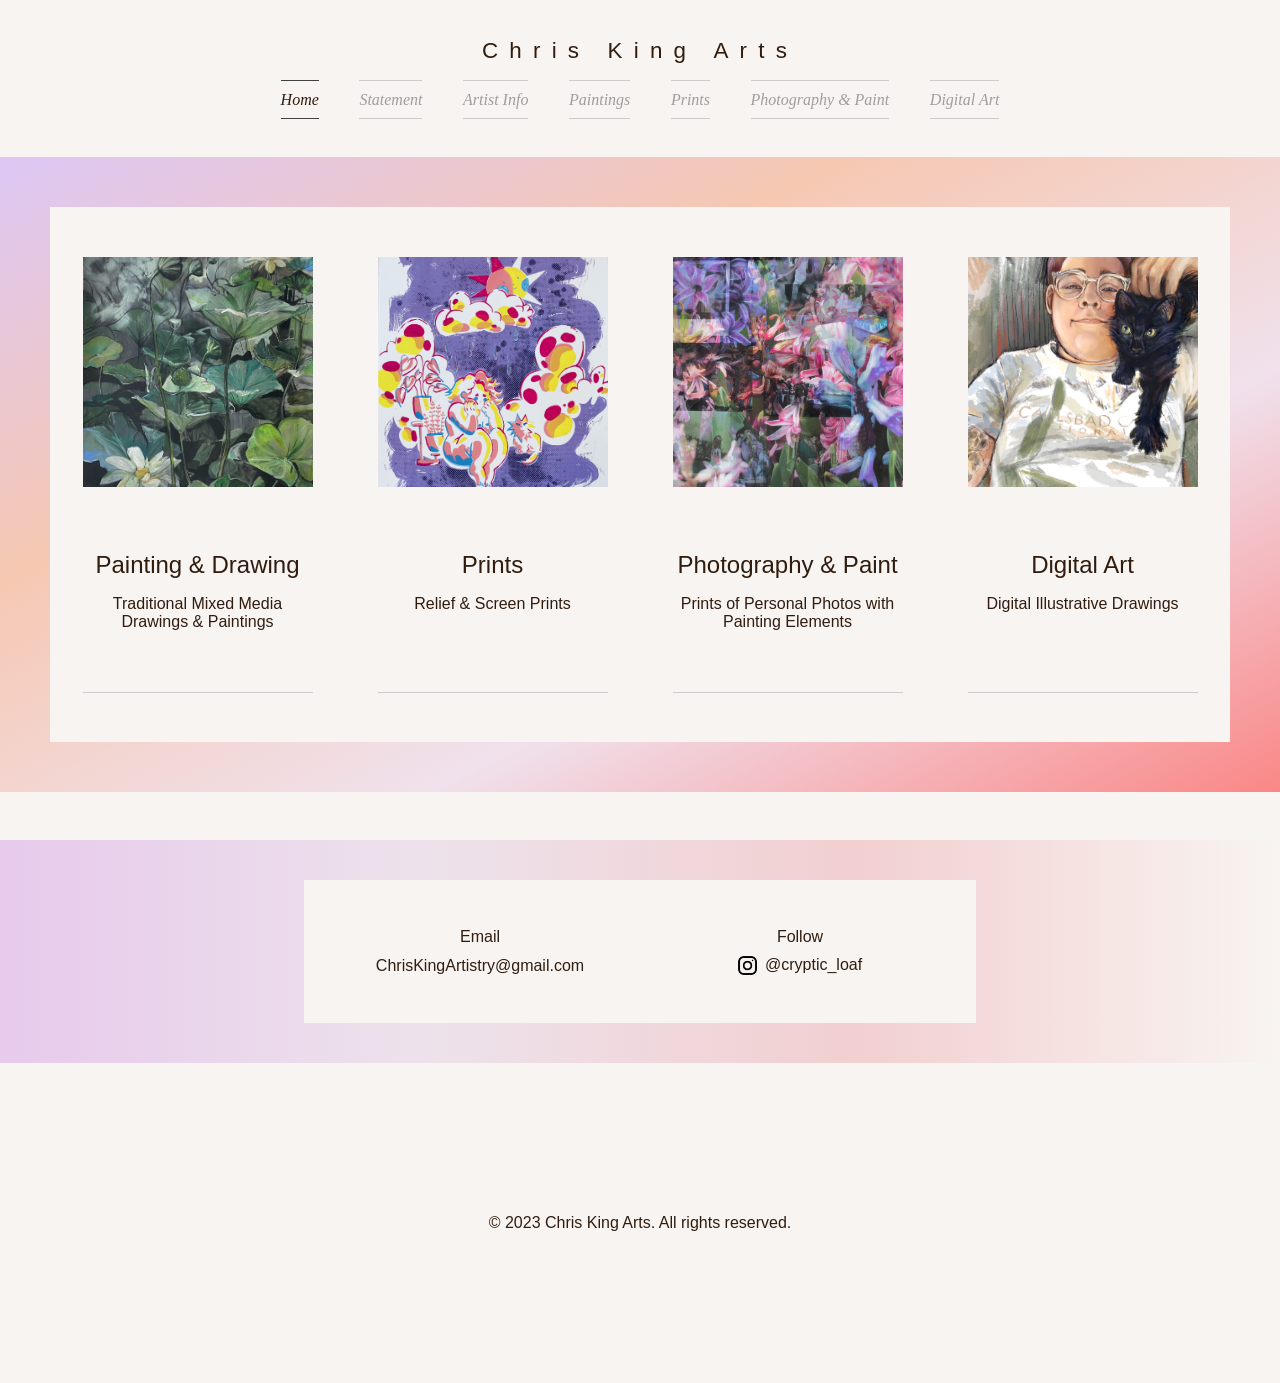
==== index.html @ 66947b03 "Moving index.html to root" ====
<!DOCTYPE html>
<html lang="en">
<head>
    <meta charset="UTF-8">
    <meta name="viewport" content="width=device-width, initial-scale=1.0">

    <title>Home | Chris King Arts</title>
    <link rel="icon" href="art website images/Art set aside for Personal Website Portfolio/Logo Favicon/CK_Logo Clear Background png.png" type="image/x-icon">
    <link rel="stylesheet" href="docs/styles.css">
    <link rel="stylesheet" href="css/base.css">
</head>
<body>
    
    <header id="header-temp"></header>

    <section class="main-border">
        <main>
            <a href="html/paintings.html">
                <img src="art website images/Art set aside for Personal Website Portfolio/Contemporary Art/You_are_okay_2021_20x30_Gouache_Ink_Charcoal_Watercolor_Paper.jpg">
                <div>
                    <h2>Painting & Drawing</h2>
                    <p>Traditional Mixed Media Drawings & Paintings</p>
                </div>
            </a>
            <a href="html/prints.html">
                <img src="art website images/Art set aside for Personal Website Portfolio/Art I am not sure where to put yet/Take_Care_2022_11x14_Screenprint_BFK Paper_1 copy.jpg.jpg">
                <div>
                    <h2>Prints</h2>
                    <p>Relief & Screen Prints</p>
                </div>
            </a>
            <a href="html/photography-paint.html">
                <img src="art website images/Art set aside for Personal Website Portfolio/Contemporary Art/Dear_Mom_2022_20x30_Photography_Gouache_DASS_BFK_Paper.jpg">
                <div>
                    <h2>Photography & Paint</h2>
                    <p>Prints of Personal Photos with Painting Elements</p>
                </div>
            </a>
            <a href="html/digital-art.html">
                <img src="art website images/Art set aside for Personal Website Portfolio/Ditial Drawings/Sam Portrait with Cat Nyx.png">
                <div>
                    <h2>Digital Art</h2>
                    <p>Digital Illustrative Drawings</p>
                </div>
            </a>
        </main>
    </section>

    <footer id="footer-temp"></footer>

</body>

<script src="js/base.js" type="module"></script>
<script src="js/menu.js" defer></script>

</html>
---- docs/styles.css ----
.main-border {
    display: flex;
    padding: 50px;

    background-image: linear-gradient(to bottom right,
    rgb(221, 199, 245),
    rgb(246, 200, 178),
    rgb(240, 225, 236),
    rgb(250, 135, 134));
}
main {
    display: flex;
    justify-content: space-around;
    width: 100%;
    padding: 50px 0;
}
main a {
    width: max(15vw, 230px);
    height: 100%;
    border-bottom: 1px solid var(--border-color-unfocused);
    transition: 0.5s;
}
main a:hover {
    border-bottom: 1px solid var(--border-color);
}
main img {
    aspect-ratio: 1/1;
    width: max(15vw, 230px);
    object-fit: cover;
}
main div {
    display: flex;
    flex-direction: column;
    row-gap: 1rem;
    background-color: transparent;
    height: 50%;
    margin: 60px 0;
    text-align: center;
}
main h2 {
    font-weight: 100;
}

@media screen and (max-width: 1150px) {
    .main-border {
        padding: 50px 5%;
    }
    main {
        flex-direction: column;
        row-gap: 20px;
        padding: 10px;
    }
    main a {
        display: flex;
        flex-direction: row;
        width: 100%;
        padding: 10px;
        box-sizing: border-box;
    }
    main div {
        width: 100%;
    }
}
@media screen and (max-width: 640px) {
    main a {
        flex-direction: column;
        align-items: center;
    }
}
---- css/base.css ----
a:link, a:visited {
    color: var(--text-color);
    text-decoration: none;
    cursor: pointer;
}

:root {
    --background-color: rgb(248, 244, 241);
    --text-color: rgb(48, 29, 16);
    --border-color: rgb(65, 65, 65);

    --text-color-unfocused: rgb(158, 158, 158);
    --border-color-unfocused: rgb(204, 204, 204);
}

* {
    margin: 0;
    padding: 0;

    background-color: var(--background-color);
    color: var(--text-color);
    border-color: var(--border-color);

    font-family: 'Lucida Sans', 'Lucida Sans Regular', 'Lucida Grande', 'Lucida Sans Unicode', Geneva, Verdana, sans-serif
}

header {
    display: flex;
    flex-direction: column;
    justify-content: center;
    height: 125px;
    row-gap: 1rem;
    padding: 1rem;
}
header h1 {
    font-size: 1.4rem;
    font-weight: 100;
    letter-spacing: 0.7rem;
    text-align: center;
}
nav {
    display: flex;
    flex-direction: row;
    justify-content: space-evenly;
    align-self: center;
    width: 50rem;
}
a.nav-button:link,
a.nav-button:visited {
    font-family:Cambria, Cochin, Georgia, Times, 'Times New Roman', serif;
    font-style: italic;
    border-top: 1px solid var(--border-color-unfocused);
    border-bottom: 1px solid var(--border-color-unfocused);
    padding: 0.6rem 0;
    color: var(--text-color-unfocused);

    transition: 0.5s;
}
a.nav-button:link:hover,
a.nav-button:visited:hover {
    color: var(--text-color);
    border-top: 1px solid var(--border-color);
    border-bottom: 1px solid var(--border-color);
}
a.active:link,
a.active:visited {
    color: var(--text-color);
    border-top: 1px solid var(--border-color);
    border-bottom: 1px solid var(--border-color);
}
.nav-menu-button {
    display: none;
    position: fixed;
    top: 10px;
    right: 10px;
    cursor: pointer;
    border: none;
    background-color: transparent;
    z-index: 1000;
}
.nav-menu-button div {
    border: 1px solid gray;
    width: 30px;
    transition: 0.5s;
    transform-origin: center;
}
.nav-menu-button.active #line1 {
    transform: translateY(14px) rotate(45deg);
}
.nav-menu-button.active #line2 {
    opacity: 0;
}
.nav-menu-button.active #line3 {
    transform: translateY(-14px) rotate(-45deg);
}
.menu {
    display: flex;
    flex-direction: column;
    height: 100%;
    width: 50%;
    align-items: center;
    justify-content: space-evenly;
    position: fixed;
    top: 0;
    right: -100%;
    transition: 0.5s;
    z-index: 900;
    background-color: rgba(223, 199, 240, 0.5);
    backdrop-filter: blur(10px);
}
.menu a {
    display: flex;
    align-items: center;
    background-color: transparent;
    color: rgba(48, 29, 16, 0.6);
    transition: 0.5s;
    height: 100%;
    width: 80%;
    border-bottom: 1px solid transparent;
}
.menu a:hover {
    border-color: var(--border-color);
}
.menu.active {
    right: 0;
}
.site-dimmer {
    position: fixed;
    top: 0;
    left: 0;
    width: 100%;
    height: 100%;
    background-color: transparent;
    transition: 0.5s;
    z-index: -1000;
}
.site-dimmer.active {
    z-index: 800;
    background-color: rgba(0, 0, 0, 0.25);
    backdrop-filter: blur(2px);
}
body.menu-open {
    overflow: hidden;
}
.menu a.active-menu-button {
    font-weight: bold;
    border-bottom: 5px solid;
    border-image: linear-gradient(to right, 
    rgb(249, 143, 143), 
    rgb(233, 209, 236),
    rgb(248, 244, 241)) 1;
}

.media-border {
    display: flex;
    margin-top: 3rem;
    padding: 40px 0;
    justify-content: center;
    background-image: linear-gradient(to right,
    rgb(231, 202, 236),
    rgb(237, 226, 235),
    rgb(242, 207, 208),
    rgb(248, 244, 241));
}
.media {
    display: grid;
    grid-template-columns: 1fr 1fr;
    width: min(50%, 920px);
    min-width: 420px;
    height: 100%;

    justify-items: center;
    align-items: center;
    padding: 3rem 1rem;
    row-gap: 10px
}
.instagram-link {
    display: flex;
    flex-direction: row;
    column-gap: 0.5rem;
}
.media a:hover {
    border-bottom: 1px solid var(--border-color);
}
.footer-icon {
    aspect-ratio: 1/1;
    width: 1.2rem;
}
.copyright {
    display: flex;
    justify-content: center;
    align-items: center;
    height: 20rem;
}

@media screen and (max-width: 800px) {
    nav {
        display: none;
    }
    .nav-menu-button {
        display: flex;
        flex-direction: column;
        justify-content: space-between;
        height: 30px;
    }
    .copyright {
        height: 10rem;
    }
}
@media screen and (max-width: 510px) {
    .media {
        display: flex;
        flex-direction: column;
        min-width: 0;
        width: 80%;
        padding: 2rem 1rem;
    }
    #email-label {
        order: 0;
    }
    #email {
        order: 1;
        margin-bottom: 20px;
    }
    #follow-label {
        order: 2;
    }
    #insta {
        order: 3;
    }
}
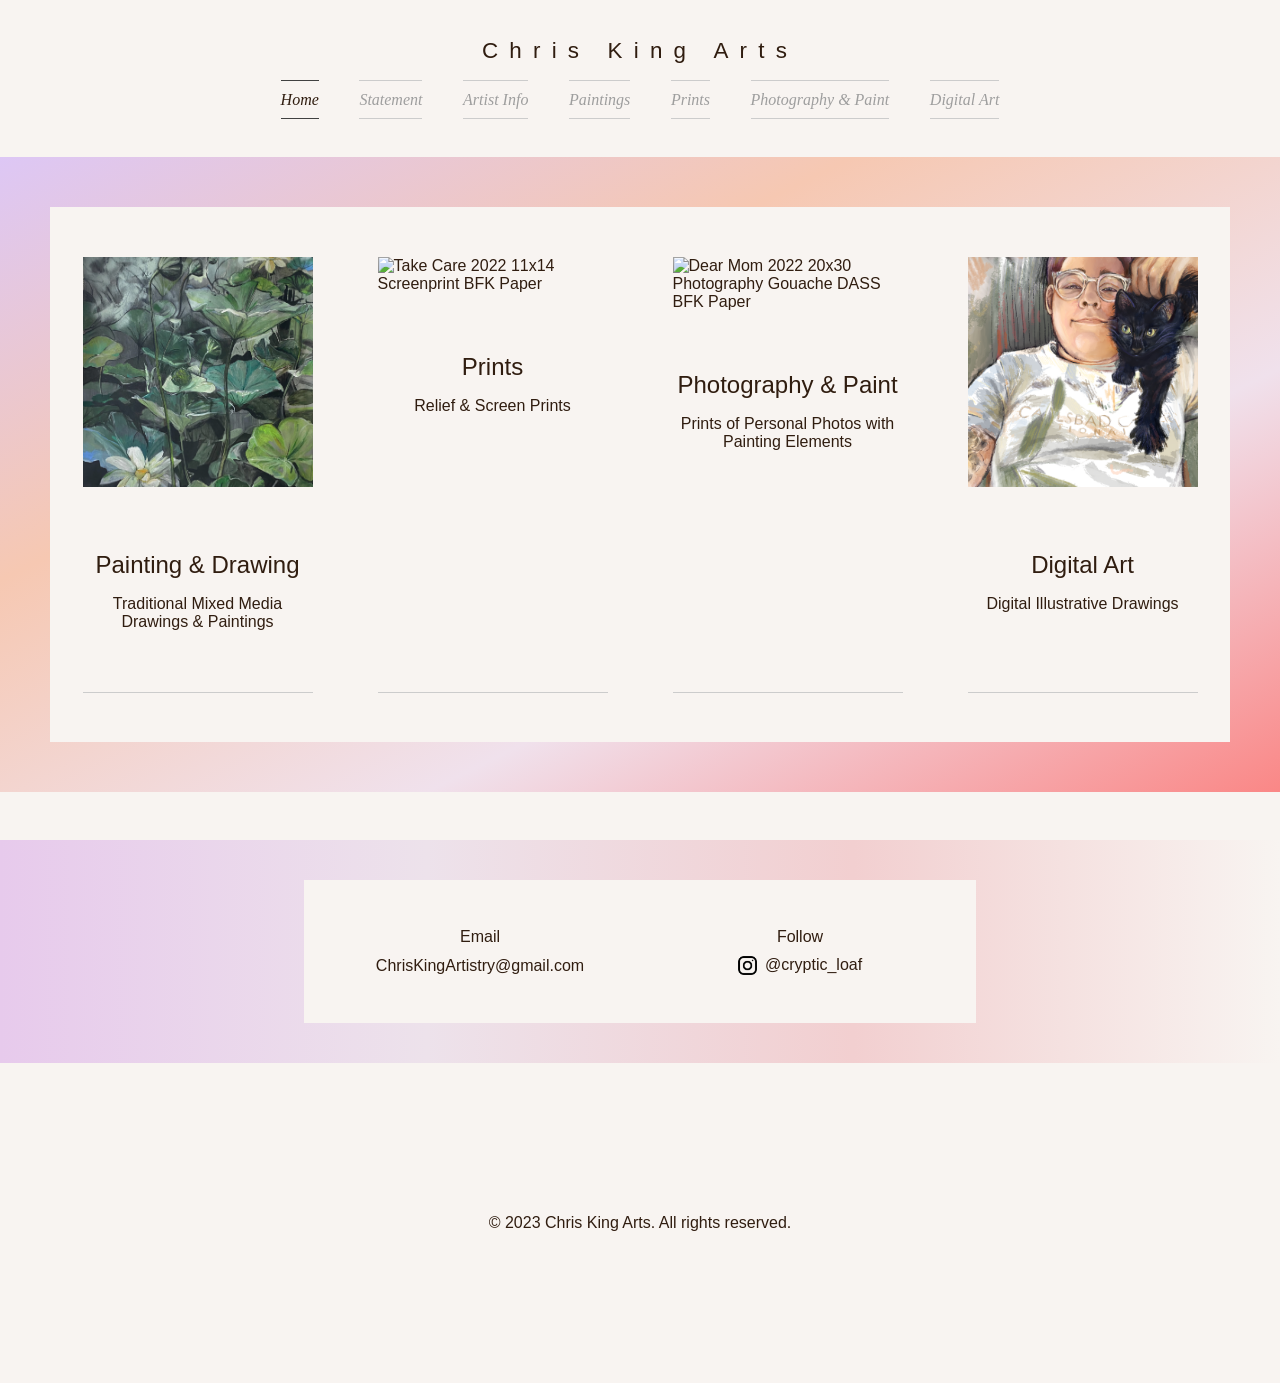
==== commit 6868254b: "Fixing links and reorganizing images" ====
--- a/index.html
+++ b/index.html
@@ -5,8 +5,8 @@
     <meta name="viewport" content="width=device-width, initial-scale=1.0">
 
     <title>Home | Chris King Arts</title>
-    <link rel="icon" href="art website images/Art set aside for Personal Website Portfolio/Logo Favicon/CK_Logo Clear Background png.png" type="image/x-icon">
-    <link rel="stylesheet" href="docs/styles.css">
+    <link rel="icon" href="images/icons/CK-Logo-Clear-Background-png.png" type="image/x-icon">
+    <link rel="stylesheet" href="styles.css">
     <link rel="stylesheet" href="css/base.css">
 </head>
 <body>
@@ -16,28 +16,28 @@
     <section class="main-border">
         <main>
             <a href="html/paintings.html">
-                <img src="art website images/Art set aside for Personal Website Portfolio/Contemporary Art/You_are_okay_2021_20x30_Gouache_Ink_Charcoal_Watercolor_Paper.jpg">
+                <img src="images/paintings/You-are-okay-2021-20x30-Gouache-Ink-Charcoal-Watercolor-Paper.jpg" alt="You are okay 2021 20x30 Gouache Ink Charcoal Watercolor Paper">
                 <div>
                     <h2>Painting & Drawing</h2>
                     <p>Traditional Mixed Media Drawings & Paintings</p>
                 </div>
             </a>
             <a href="html/prints.html">
-                <img src="art website images/Art set aside for Personal Website Portfolio/Art I am not sure where to put yet/Take_Care_2022_11x14_Screenprint_BFK Paper_1 copy.jpg.jpg">
+                <img src="images/prints/Take-Care-2022-11x14-Screenprint-BFK-Paper-1-copy.jpg" alt="Take Care 2022 11x14 Screenprint BFK Paper">
                 <div>
                     <h2>Prints</h2>
                     <p>Relief & Screen Prints</p>
                 </div>
             </a>
             <a href="html/photography-paint.html">
-                <img src="art website images/Art set aside for Personal Website Portfolio/Contemporary Art/Dear_Mom_2022_20x30_Photography_Gouache_DASS_BFK_Paper.jpg">
+                <img src="images/photography-paint/Dear-Mom-2022-20x30-Photography-Gouache-DASS-BFK-Paper.jpg" alt="Dear Mom 2022 20x30 Photography Gouache DASS BFK Paper">
                 <div>
                     <h2>Photography & Paint</h2>
                     <p>Prints of Personal Photos with Painting Elements</p>
                 </div>
             </a>
             <a href="html/digital-art.html">
-                <img src="art website images/Art set aside for Personal Website Portfolio/Ditial Drawings/Sam Portrait with Cat Nyx.png">
+                <img src="images/digital-art/Sam-Portrait-with-Cat-Nyx.png" alt="Sam Portrait with Cat Nyx">
                 <div>
                     <h2>Digital Art</h2>
                     <p>Digital Illustrative Drawings</p>
--- a/styles.css
+++ b/styles.css
@@ -0,0 +1,69 @@
+.main-border {
+    display: flex;
+    padding: 50px;
+
+    background-image: linear-gradient(to bottom right,
+    rgb(221, 199, 245),
+    rgb(246, 200, 178),
+    rgb(240, 225, 236),
+    rgb(250, 135, 134));
+}
+main {
+    display: flex;
+    justify-content: space-around;
+    width: 100%;
+    padding: 50px 0;
+}
+main a {
+    width: max(15vw, 230px);
+    height: 100%;
+    border-bottom: 1px solid var(--border-color-unfocused);
+    transition: 0.5s;
+}
+main a:hover {
+    border-bottom: 1px solid var(--border-color);
+}
+main img {
+    aspect-ratio: 1/1;
+    width: max(15vw, 230px);
+    object-fit: cover;
+}
+main div {
+    display: flex;
+    flex-direction: column;
+    row-gap: 1rem;
+    background-color: transparent;
+    height: 50%;
+    margin: 60px 0;
+    text-align: center;
+}
+main h2 {
+    font-weight: 100;
+}
+
+@media screen and (max-width: 1150px) {
+    .main-border {
+        padding: 50px 5%;
+    }
+    main {
+        flex-direction: column;
+        row-gap: 20px;
+        padding: 10px;
+    }
+    main a {
+        display: flex;
+        flex-direction: row;
+        width: 100%;
+        padding: 10px;
+        box-sizing: border-box;
+    }
+    main div {
+        width: 100%;
+    }
+}
+@media screen and (max-width: 640px) {
+    main a {
+        flex-direction: column;
+        align-items: center;
+    }
+}
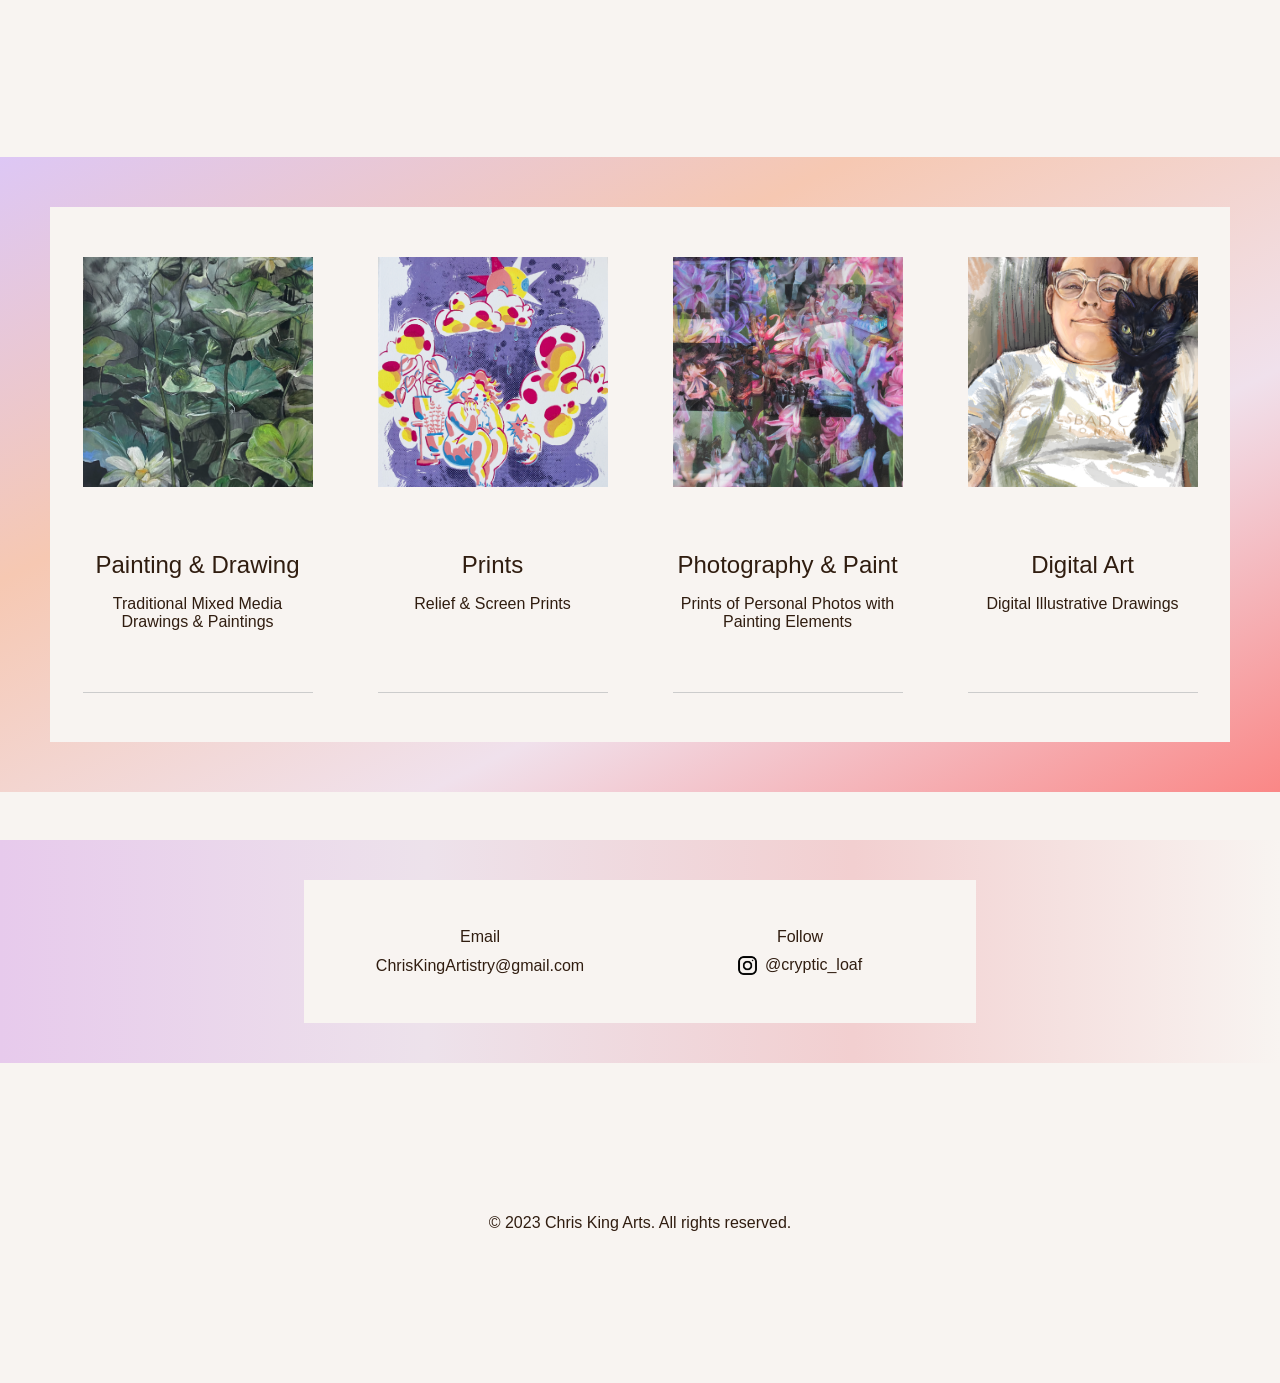
==== commit edc93021: "Moving html to root" ====
--- a/index.html
+++ b/index.html
@@ -6,7 +6,7 @@
 
     <title>Home | Chris King Arts</title>
     <link rel="icon" href="images/icons/CK-Logo-Clear-Background-png.png" type="image/x-icon">
-    <link rel="stylesheet" href="styles.css">
+    <link rel="stylesheet" href="css/styles.css">
     <link rel="stylesheet" href="css/base.css">
 </head>
 <body>
@@ -15,28 +15,28 @@
 
     <section class="main-border">
         <main>
-            <a href="html/paintings.html">
+            <a href="paintings.html">
                 <img src="images/paintings/You-are-okay-2021-20x30-Gouache-Ink-Charcoal-Watercolor-Paper.jpg" alt="You are okay 2021 20x30 Gouache Ink Charcoal Watercolor Paper">
                 <div>
                     <h2>Painting & Drawing</h2>
                     <p>Traditional Mixed Media Drawings & Paintings</p>
                 </div>
             </a>
-            <a href="html/prints.html">
+            <a href="prints.html">
                 <img src="images/prints/Take-Care-2022-11x14-Screenprint-BFK-Paper-1-copy.jpg" alt="Take Care 2022 11x14 Screenprint BFK Paper">
                 <div>
                     <h2>Prints</h2>
                     <p>Relief & Screen Prints</p>
                 </div>
             </a>
-            <a href="html/photography-paint.html">
-                <img src="images/photography-paint/Dear-Mom-2022-20x30-Photography-Gouache-DASS-BFK-Paper.jpg" alt="Dear Mom 2022 20x30 Photography Gouache DASS BFK Paper">
+            <a href="photography-paint.html">
+                <img src="images/photos/Dear-Mom-2022-20x30-Photography-Gouache-DASS-BFK-Paper.jpg" alt="Dear Mom 2022 20x30 Photography Gouache DASS BFK Paper">
                 <div>
                     <h2>Photography & Paint</h2>
                     <p>Prints of Personal Photos with Painting Elements</p>
                 </div>
             </a>
-            <a href="html/digital-art.html">
+            <a href="digital-art.html">
                 <img src="images/digital-art/Sam-Portrait-with-Cat-Nyx.png" alt="Sam Portrait with Cat Nyx">
                 <div>
                     <h2>Digital Art</h2>
--- a/css/styles.css
+++ b/css/styles.css
@@ -0,0 +1,69 @@
+.main-border {
+    display: flex;
+    padding: 50px;
+
+    background-image: linear-gradient(to bottom right,
+    rgb(221, 199, 245),
+    rgb(246, 200, 178),
+    rgb(240, 225, 236),
+    rgb(250, 135, 134));
+}
+main {
+    display: flex;
+    justify-content: space-around;
+    width: 100%;
+    padding: 50px 0;
+}
+main a {
+    width: max(15vw, 230px);
+    height: 100%;
+    border-bottom: 1px solid var(--border-color-unfocused);
+    transition: 0.5s;
+}
+main a:hover {
+    border-bottom: 1px solid var(--border-color);
+}
+main img {
+    aspect-ratio: 1/1;
+    width: max(15vw, 230px);
+    object-fit: cover;
+}
+main div {
+    display: flex;
+    flex-direction: column;
+    row-gap: 1rem;
+    background-color: transparent;
+    height: 50%;
+    margin: 60px 0;
+    text-align: center;
+}
+main h2 {
+    font-weight: 100;
+}
+
+@media screen and (max-width: 1150px) {
+    .main-border {
+        padding: 50px 5%;
+    }
+    main {
+        flex-direction: column;
+        row-gap: 20px;
+        padding: 10px;
+    }
+    main a {
+        display: flex;
+        flex-direction: row;
+        width: 100%;
+        padding: 10px;
+        box-sizing: border-box;
+    }
+    main div {
+        width: 100%;
+    }
+}
+@media screen and (max-width: 640px) {
+    main a {
+        flex-direction: column;
+        align-items: center;
+    }
+}
